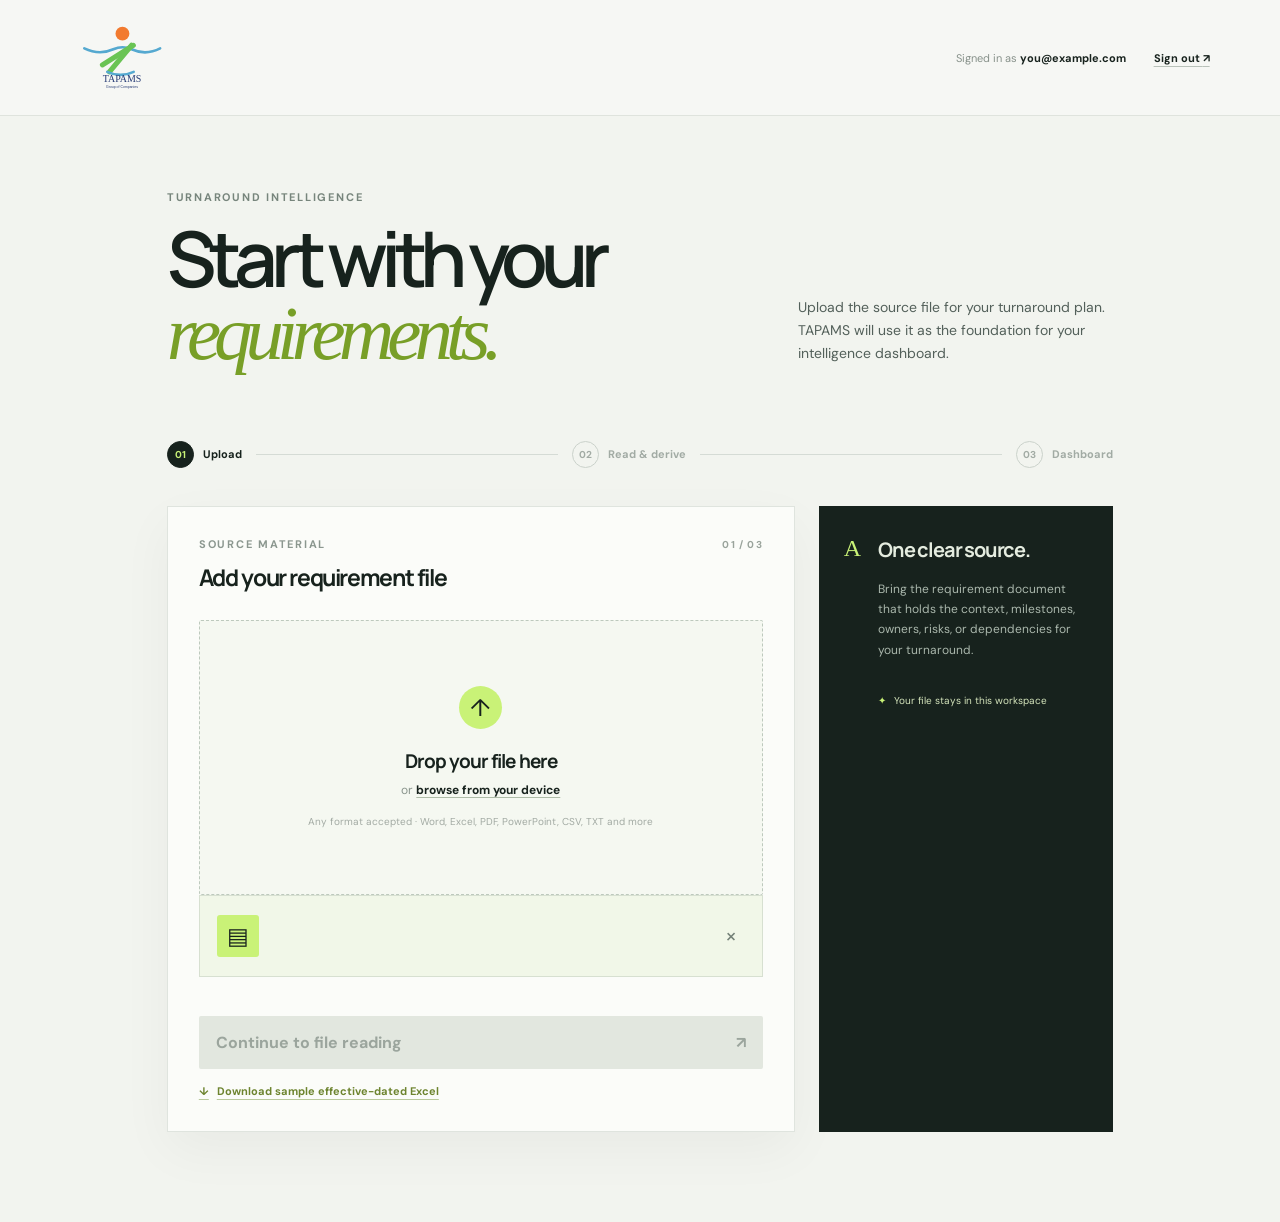
==== upload.html @ f48c49b5 "Add files via upload Commit Changes Tapams - AI Intelligence" ====
<!doctype html>
<html lang="en">
<head>
  <meta charset="UTF-8" />
  <meta name="viewport" content="width=device-width, initial-scale=1.0" />
  <meta name="theme-color" content="#17221d" />
  <title>Upload requirements | TAPAMS</title>
  <link rel="preconnect" href="https://fonts.googleapis.com">
  <link rel="preconnect" href="https://fonts.gstatic.com" crossorigin>
  <link href="https://fonts.googleapis.com/css2?family=DM+Sans:wght@400;500;600;700&family=Manrope:wght@400;500;600;700;800&display=swap" rel="stylesheet">
  <link rel="stylesheet" href="styles.css" />
  <script src="https://cdn.sheetjs.com/xlsx-0.20.3/package/dist/xlsx.full.min.js"></script>
</head>
<body class="workspace-body">
  <header class="workspace-header">
    <a class="brand brand--dark" href="index.html" aria-label="TAPAMS home">
      <img class="brand__logo" src="tapams-logo.svg" alt="TAPAMS Group of Companies" />
    </a>
    <div class="workspace-header__right">
      <span class="workspace-user">Signed in as <strong>you@example.com</strong></span>
      <a class="sign-out" href="index.html">Sign out <span aria-hidden="true">↗</span></a>
    </div>
  </header>

  <main class="workspace-main">
    <div class="workspace-intro">
      <div>
        <p class="eyebrow">Turnaround intelligence</p>
        <h1>Start with your<br /><em>requirements.</em></h1>
      </div>
      <p class="workspace-intro__copy">Upload the source file for your turnaround plan. TAPAMS will use it as the foundation for your intelligence dashboard.</p>
    </div>

    <div class="step-line" aria-label="Upload workflow progress">
      <div class="step step--active"><span>01</span><strong>Upload</strong></div>
      <div class="step-line__track"></div>
      <div class="step"><span>02</span><strong>Read & derive</strong></div>
      <div class="step-line__track"></div>
      <div class="step"><span>03</span><strong>Dashboard</strong></div>
    </div>

    <section class="upload-layout" aria-labelledby="upload-title">
      <div class="upload-card">
        <div class="upload-card__heading">
          <div>
            <p class="eyebrow">Source material</p>
            <h2 id="upload-title">Add your requirement file</h2>
          </div>
          <span class="upload-card__count">01 / 03</span>
        </div>

        <div class="drop-zone" tabindex="0" role="button" aria-label="Choose a file to upload">
          <input id="file-input" type="file" aria-label="Choose a requirement file" />
          <div class="drop-zone__icon" aria-hidden="true">↑</div>
          <h3>Drop your file here</h3>
          <p>or <button class="browse-button" type="button">browse from your device</button></p>
          <span class="drop-zone__hint">Any format accepted · Word, Excel, PDF, PowerPoint, CSV, TXT and more</span>
        </div>

        <div class="file-preview" hidden>
          <div class="file-preview__icon" aria-hidden="true">▤</div>
          <div class="file-preview__details">
            <strong class="file-preview__name"></strong>
            <span class="file-preview__meta"></span>
          </div>
          <button class="remove-file" type="button" aria-label="Remove selected file">×</button>
        </div>

        <p class="upload-status" role="status" aria-live="polite"></p>
        <button class="analyze-button" type="button" disabled>
          <span>Continue to file reading</span>
          <span aria-hidden="true">↗</span>
        </button>
        <button class="sample-download" type="button"><span aria-hidden="true">↓</span> Download sample effective-dated Excel</button>
      </div>

      <aside class="upload-note">
        <span class="upload-note__number">A</span>
        <div>
          <h2>One clear source.</h2>
          <p>Bring the requirement document that holds the context, milestones, owners, risks, or dependencies for your turnaround.</p>
          <div class="privacy-note"><span aria-hidden="true">✦</span> Your file stays in this workspace</div>
        </div>
      </aside>
    </section>
  </main>
  <script src="upload.js"></script>
</body>
</html>
---- styles.css ----
:root {
  --ink: #17221d;
  --ink-soft: #53605a;
  --paper: #f8f8f5;
  --line: #dfe3dd;
  --accent: #c9f277;
  --accent-strong: #a3dd3d;
  --orange: #f29c65;
}

* { box-sizing: border-box; }

html, body { min-height: 100%; }

body {
  margin: 0;
  color: var(--ink);
  background: var(--paper);
  font-family: "DM Sans", sans-serif;
  -webkit-font-smoothing: antialiased;
}

button, input { font: inherit; }
button, a { -webkit-tap-highlight-color: transparent; }
a { color: inherit; }

.auth-shell {
  display: grid;
  grid-template-columns: minmax(360px, 45%) 1fr;
  min-height: 100vh;
  overflow: hidden;
}

.brand-panel {
  position: relative;
  display: flex;
  flex-direction: column;
  min-height: 100vh;
  padding: 34px 7vw 34px 5.5vw;
  overflow: hidden;
  color: #f7f8f3;
  background: #17221d;
}

.brand-panel__texture {
  position: absolute;
  inset: 0;
  opacity: .24;
  background-image: linear-gradient(rgba(255,255,255,.06) 1px, transparent 1px), linear-gradient(90deg, rgba(255,255,255,.06) 1px, transparent 1px);
  background-size: 44px 44px;
  mask-image: linear-gradient(120deg, black, transparent 72%);
}

.brand-panel::after {
  position: absolute;
  top: -12%;
  right: -20%;
  width: 80%;
  height: 70%;
  border: 1px solid rgba(201,242,119,.24);
  border-radius: 50%;
  content: "";
  transform: rotate(-27deg);
}

.brand-panel__topline, .brand-panel__footer { position: relative; z-index: 1; display: flex; justify-content: space-between; align-items: center; }
.brand { display: inline-flex; align-items: center; gap: 10px; color: inherit; font-family: Manrope, sans-serif; font-size: 18px; font-weight: 800; letter-spacing: -.04em; text-decoration: none; }
.brand__logo { display: block; width: 104px; height: auto; }
.brand__mark { display: inline-grid; width: 39px; height: 39px; place-items: center; color: #fff; background: #17221d; border-radius: 9px 9px 9px 2px; font-family: Georgia, serif; font-size: 25px; font-weight: 700; }
.brand__name { letter-spacing: .02em; }
.brand-panel__date, .brand-panel__footer { color: rgba(247,248,243,.5); font-size: 10px; font-weight: 700; letter-spacing: .14em; }

.brand-panel__content { position: relative; z-index: 1; max-width: 530px; margin: auto 0; padding: 13vh 0 12vh; }
.eyebrow { margin: 0 0 20px; color: #8fa990; font-size: 11px; font-weight: 700; letter-spacing: .16em; line-height: 1.2; text-transform: uppercase; }
.brand-panel h1 { max-width: 570px; margin: 0; font-family: Manrope, sans-serif; font-size: clamp(3.5rem, 6.2vw, 6.3rem); font-weight: 500; letter-spacing: -.085em; line-height: .94; }
.brand-panel h1 em { color: var(--accent); font-family: Georgia, serif; font-weight: 400; letter-spacing: -.06em; }
.brand-panel__copy { max-width: 285px; margin: 36px 0 0; color: rgba(247,248,243,.62); font-size: 15px; line-height: 1.65; }

.orbit { position: absolute; border: 1px solid rgba(201,242,119,.2); border-radius: 50%; transform: rotate(-28deg); }
.orbit span { position: absolute; width: 14px; height: 14px; background: var(--orange); border-radius: 50%; box-shadow: 0 0 0 8px rgba(242,156,101,.12); }
.orbit--large { right: -18%; bottom: 16%; width: 520px; height: 210px; }
.orbit--large span { top: 10px; left: 20%; }
.orbit--small { right: 17%; bottom: 8%; width: 230px; height: 95px; border-color: rgba(242,156,101,.36); }
.orbit--small span { right: -5px; bottom: 10px; width: 9px; height: 9px; background: var(--accent); box-shadow: none; }
.signal { display: inline-flex; align-items: center; gap: 8px; }
.signal i { display: inline-block; width: 6px; height: 6px; background: var(--accent); border-radius: 50%; box-shadow: 0 0 0 4px rgba(201,242,119,.12); }

.form-panel { display: grid; place-items: center; padding: 50px 7vw; background: var(--paper); }
.form-panel__inner { width: min(100%, 410px); animation: lift-in .7s ease both; }
.mobile-brand { display: none; margin-bottom: 58px; color: var(--ink); }
.form-heading { margin-bottom: 39px; }
.form-heading .eyebrow { margin-bottom: 14px; color: #82908a; }
.form-heading h2 { margin: 0; font-family: Manrope, sans-serif; font-size: clamp(2rem, 3vw, 2.75rem); font-weight: 700; letter-spacing: -.07em; line-height: 1.05; }
.form-heading__copy { margin: 14px 0 0; color: var(--ink-soft); font-size: 14px; }

.login-form { display: grid; gap: 23px; }
.field { display: grid; gap: 9px; }
.field label, .field__label-row { color: var(--ink); font-size: 12px; font-weight: 700; }
.field__label-row { display: flex; justify-content: space-between; align-items: center; }
.field input { width: 100%; padding: 15px 16px; color: var(--ink); border: 1px solid var(--line); border-radius: 3px; outline: none; background: #fff; font-size: 14px; transition: border-color .2s, box-shadow .2s; }
.field input::placeholder { color: #9ba39e; }
.field input:focus { border-color: var(--ink); box-shadow: 0 0 0 3px rgba(23,34,29,.08); }
.field input[aria-invalid="true"] { border-color: #c75c4e; }
.password-wrap { position: relative; }
.password-wrap input { padding-right: 64px; }
.password-toggle { position: absolute; top: 50%; right: 13px; padding: 5px; color: var(--ink-soft); border: 0; background: transparent; cursor: pointer; font-size: 11px; font-weight: 700; transform: translateY(-50%); }
.password-toggle:hover { color: var(--ink); }
.field__error { min-height: 0; color: #b3493e; font-size: 11px; }
.text-link { color: var(--ink); text-decoration-color: #aeb8ae; text-underline-offset: 3px; transition: color .2s; }
.text-link:hover { color: #789f27; }

.check-row { display: flex; align-items: center; gap: 10px; color: var(--ink-soft); cursor: pointer; font-size: 12px; }
.check-row input { position: absolute; opacity: 0; }
.check-row__box { display: grid; width: 16px; height: 16px; place-items: center; border: 1px solid #bec7c0; border-radius: 3px; background: white; }
.check-row input:checked + .check-row__box { border-color: var(--ink); background: var(--ink); }
.check-row input:checked + .check-row__box::after { width: 6px; height: 3px; border-bottom: 1.5px solid var(--accent); border-left: 1.5px solid var(--accent); content: ""; transform: translateY(-1px) rotate(-45deg); }

.submit-button { display: flex; justify-content: space-between; align-items: center; width: 100%; margin-top: 5px; padding: 16px 17px; color: var(--ink); border: 0; border-radius: 3px; background: var(--accent); cursor: pointer; font-weight: 700; transition: background .2s, transform .2s; }
.submit-button:hover { background: var(--accent-strong); transform: translateY(-1px); }
.submit-button:active { transform: translateY(0); }
.submit-button__arrow { font-size: 20px; line-height: 12px; }
.form-status { min-height: 17px; margin: -8px 0 0; color: #66852c; font-size: 12px; }

.divider { display: flex; align-items: center; gap: 13px; margin: 31px 0 18px; color: #9ca59e; font-size: 10px; letter-spacing: .08em; text-transform: uppercase; }
.divider::before, .divider::after { flex: 1; height: 1px; background: var(--line); content: ""; }
.social-actions { display: grid; grid-template-columns: 1fr 1fr; gap: 10px; }
.social-button { display: flex; justify-content: center; align-items: center; gap: 9px; padding: 12px; color: var(--ink); border: 1px solid var(--line); border-radius: 3px; background: transparent; cursor: pointer; font-size: 12px; font-weight: 600; transition: border-color .2s, background .2s; }
.social-button:hover { border-color: #aab5ac; background: #fff; }
.social-icon { display: inline-grid; width: 18px; height: 18px; place-items: center; font-size: 14px; font-weight: 800; }
.social-icon--google { color: #4285f4; }
.social-icon--apple { color: var(--ink); font-size: 12px; }
.signup-prompt { margin: 37px 0 0; color: var(--ink-soft); font-size: 12px; text-align: center; }
.signup-prompt .text-link { font-weight: 700; }
.legal { margin: 65px 0 0; color: #9ca59e; font-size: 10px; line-height: 1.6; text-align: center; }
.legal .text-link { color: var(--ink-soft); }

@keyframes lift-in { from { opacity: 0; transform: translateY(14px); } to { opacity: 1; transform: translateY(0); } }

@media (max-width: 800px) {
  .auth-shell { display: block; }
  .brand-panel { min-height: 380px; padding: 25px 7vw; }
  .brand-panel__content { padding: 48px 0 78px; }
  .brand-panel h1 { font-size: clamp(3rem, 13vw, 5rem); }
  .brand-panel__copy { margin-top: 24px; }
  .orbit--large { right: -18%; bottom: -5%; width: 410px; }
  .orbit--small { right: 15%; bottom: -11%; }
  .brand-panel__footer { display: none; }
  .form-panel { padding: 53px 7vw 42px; }
  .mobile-brand { display: block; }
  .mobile-brand .brand__mark { background: var(--ink); color: var(--accent); }
  .brand-panel .brand-panel__topline { display: none; }
}

@media (max-width: 460px) {
  .brand-panel { min-height: 345px; }
  .brand-panel__content { padding-top: 35px; }
  .brand-panel h1 { font-size: 3.25rem; }
  .form-panel { padding-top: 40px; }
  .mobile-brand { margin-bottom: 45px; }
  .legal { margin-top: 50px; }
}

.workspace-body { min-height: 100vh; background: #f2f4ef; }
.workspace-header { display: flex; justify-content: space-between; align-items: center; padding: 25px 5.5vw; border-bottom: 1px solid var(--line); background: rgba(248,248,245,.8); }
.brand--dark { color: var(--ink); }
.brand--dark .brand__mark { color: var(--accent); background: var(--ink); }
.workspace-header__right { display: flex; align-items: center; gap: 28px; color: #87918a; font-size: 11px; }
.workspace-user strong { color: var(--ink); font-weight: 700; }
.sign-out { color: var(--ink); font-size: 11px; font-weight: 700; text-decoration: underline; text-decoration-color: #b8c1b9; text-underline-offset: 4px; }
.workspace-main { max-width: 1100px; margin: 0 auto; padding: 75px 6vw 90px; }
.workspace-intro { display: flex; justify-content: space-between; align-items: flex-end; gap: 60px; }
.workspace-intro .eyebrow { margin-bottom: 18px; color: #77857c; }
.workspace-intro h1 { margin: 0; font-family: Manrope, sans-serif; font-size: clamp(3rem, 6vw, 5.6rem); font-weight: 600; letter-spacing: -.09em; line-height: .94; }
.workspace-intro h1 em { color: #789f27; font-family: Georgia, serif; font-weight: 400; }
.workspace-intro__copy { max-width: 315px; margin: 0 0 5px; color: var(--ink-soft); font-size: 14px; line-height: 1.65; }
.step-line { display: flex; align-items: center; gap: 14px; margin: 70px 0 38px; }
.step { display: flex; align-items: center; gap: 9px; color: #a2aba4; white-space: nowrap; font-size: 11px; }
.step span { display: grid; width: 27px; height: 27px; place-items: center; border: 1px solid #cbd2cb; border-radius: 50%; font-size: 10px; font-weight: 700; }
.step strong { font-weight: 700; }
.step--active { color: var(--ink); }
.step--active span { border-color: var(--ink); color: var(--accent); background: var(--ink); }
.step-line__track { flex: 1; height: 1px; background: #d5dbd5; }
.upload-layout { display: grid; grid-template-columns: minmax(0, 1.6fr) minmax(230px, .75fr); gap: 24px; align-items: stretch; }
.upload-card { padding: 31px; border: 1px solid #dfe4de; background: #fbfcf9; box-shadow: 0 18px 50px rgba(23,34,29,.045); }
.upload-card__heading { display: flex; justify-content: space-between; gap: 20px; margin-bottom: 27px; }
.upload-card__heading .eyebrow { margin-bottom: 10px; color: #8b978f; }
.upload-card h2 { margin: 0; font-family: Manrope, sans-serif; font-size: 23px; letter-spacing: -.06em; }
.upload-card__count { color: #99a39b; font-size: 10px; font-weight: 700; letter-spacing: .12em; }
.drop-zone { display: grid; min-height: 275px; place-items: center; align-content: center; padding: 30px; border: 1px dashed #bdc9bd; border-radius: 2px; background: #f5f8f1; text-align: center; transition: border-color .2s, background .2s, transform .2s; }
.drop-zone:focus, .drop-zone--active { border-color: #789f27; outline: none; background: #eef7dd; transform: translateY(-2px); }
.drop-zone input { position: absolute; width: 1px; height: 1px; opacity: 0; }
.drop-zone__icon { display: grid; width: 43px; height: 43px; place-items: center; margin-bottom: 19px; color: var(--ink); border-radius: 50%; background: var(--accent); font-size: 24px; font-weight: 400; }
.drop-zone h3 { margin: 0; font-family: Manrope, sans-serif; font-size: 19px; letter-spacing: -.05em; }
.drop-zone p { margin: 8px 0 17px; color: #89948c; font-size: 12px; }
.browse-button { padding: 0; color: var(--ink); border: 0; background: none; cursor: pointer; font-size: inherit; font-weight: 700; text-decoration: underline; text-decoration-color: #aebca8; text-underline-offset: 3px; }
.drop-zone__hint { color: #a2aaa3; font-size: 10px; }
.file-preview { display: flex; align-items: center; gap: 14px; min-height: 82px; padding: 17px; border: 1px solid #d7e0d1; background: #f1f7e8; }
.file-preview__icon { display: grid; width: 42px; height: 42px; place-items: center; color: var(--ink); border-radius: 3px; background: var(--accent); font-size: 23px; }
.file-preview__details { display: grid; gap: 5px; min-width: 0; }
.file-preview__name { overflow: hidden; text-overflow: ellipsis; white-space: nowrap; font-size: 13px; }
.file-preview__meta { color: #7e8b81; font-size: 10px; }
.remove-file { margin-left: auto; padding: 8px; color: #738077; border: 0; background: transparent; cursor: pointer; font-size: 22px; line-height: 1; }
.upload-status { min-height: 18px; margin: 13px 0 8px; color: #66852c; font-size: 11px; }
.analyze-button { display: flex; justify-content: space-between; align-items: center; width: 100%; padding: 16px 17px; color: var(--ink); border: 0; border-radius: 2px; background: var(--accent); cursor: pointer; font-weight: 700; transition: background .2s, transform .2s; }
.analyze-button:hover:not(:disabled) { background: var(--accent-strong); transform: translateY(-1px); }
.analyze-button:disabled { color: #9ba59d; background: #e2e7df; cursor: not-allowed; }
.sample-download { display: inline-flex; align-items: center; gap: 8px; margin-top: 15px; padding: 0; color: #6d842f; border: 0; background: transparent; cursor: pointer; font-size: 11px; font-weight: 700; text-decoration: underline; text-decoration-color: #b9c99b; text-underline-offset: 4px; }
.sample-download:hover { color: var(--ink); }
.upload-note { display: flex; gap: 17px; padding: 29px 25px; color: #e4ecdf; background: var(--ink); }
.upload-note__number { color: var(--accent); font-family: Georgia, serif; font-size: 24px; }
.upload-note h2 { margin: 1px 0 16px; font-family: Manrope, sans-serif; font-size: 20px; letter-spacing: -.06em; }
.upload-note p { margin: 0; color: #aab7ac; font-size: 12px; line-height: 1.7; }
.privacy-note { display: flex; gap: 8px; align-items: center; margin-top: 34px; color: #d5e5bc; font-size: 10px; line-height: 1.4; }
.privacy-note span { color: var(--accent); }

@media (max-width: 700px) {
  .workspace-header { padding: 20px 7vw; }
  .workspace-user { display: none; }
  .workspace-main { padding: 48px 7vw 60px; }
  .workspace-intro { display: block; }
  .workspace-intro__copy { margin-top: 24px; }
  .step-line { margin: 47px 0 28px; gap: 8px; }
  .step { gap: 6px; font-size: 10px; }
  .step-line__track { min-width: 12px; }
  .upload-layout { grid-template-columns: 1fr; }
  .upload-card { padding: 22px; }
  .upload-note { min-height: 160px; }
}

@media (max-width: 430px) {
  .step strong { display: none; }
  .step-line { gap: 10px; }
  .upload-card__heading { margin-bottom: 21px; }
  .drop-zone { min-height: 250px; padding: 20px; }
}

.dashboard-body { min-height: 100vh; background: #f2f4ef; }
.dashboard-main { max-width: 1100px; margin: 0 auto; padding: 68px 6vw 80px; }
.dashboard-heading { display: flex; justify-content: space-between; align-items: flex-end; gap: 30px; }
.dashboard-heading .eyebrow { margin-bottom: 17px; color: #77857c; }
.dashboard-heading h1 { margin: 0; font-family: Manrope, sans-serif; font-size: clamp(3rem, 6vw, 5.3rem); font-weight: 600; letter-spacing: -.09em; line-height: .94; }
.dashboard-heading h1 em { color: #789f27; font-family: Georgia, serif; font-weight: 400; }
.source-pill { display: flex; align-items: center; gap: 9px; max-width: 250px; padding: 10px 14px; overflow: hidden; color: #657269; border: 1px solid #d9e0d8; background: #f8faf6; font-size: 11px; text-overflow: ellipsis; white-space: nowrap; }
.source-pill__dot { width: 6px; height: 6px; flex: 0 0 auto; border-radius: 50%; background: #8abd39; box-shadow: 0 0 0 4px rgba(138,189,57,.14); }
.insight-banner { display: flex; align-items: flex-start; gap: 14px; margin: 54px 0 21px; padding: 17px 20px; color: #dce9d4; background: var(--ink); }
.insight-banner__icon { color: var(--accent); font-size: 17px; }
.insight-banner strong, .insight-banner span { display: block; }
.insight-banner strong { margin-bottom: 4px; font-size: 13px; }
.insight-banner div span { color: #aebcaf; font-size: 12px; line-height: 1.5; }
.metric-grid { display: grid; grid-template-columns: repeat(5, 1fr); gap: 1px; background: #dce2da; }
.metric-card { min-height: 137px; padding: 20px; background: #fbfcf9; }
.metric-card--lime { background: #eef7dd; }
.metric-card--orange { background: #fdf0e8; }
.metric-card--dark { color: #e8f1e4; background: var(--ink); }
.metric-card--category { background: #e8f1f5; }
.metric-card__label, .metric-card__note { display: block; font-size: 10px; }
.metric-card__label { color: #78857c; font-weight: 700; letter-spacing: .1em; text-transform: uppercase; }
.metric-card--dark .metric-card__label, .metric-card--dark .metric-card__note { color: #aebcaf; }
.metric-card strong { display: block; margin: 17px 0 8px; font-family: Manrope, sans-serif; font-size: 26px; letter-spacing: -.07em; }
.metric-card select { display: block; width: 100%; margin: 16px 0 9px; padding: 7px 22px 7px 0; color: var(--ink); border: 0; border-bottom: 1px solid #b5c6cd; border-radius: 0; outline: 0; background: transparent; cursor: pointer; font-family: Manrope, sans-serif; font-size: 16px; font-weight: 700; letter-spacing: -.05em; }
.metric-card__note { color: #8d988f; }
.dashboard-grid { display: grid; grid-template-columns: 1.1fr .9fr; gap: 21px; margin-top: 21px; }
.selected-category-card { margin-top: 21px; }
.selected-category-layout { display: grid; grid-template-columns: 1.1fr .9fr; gap: 22px; }
.customer-records { display: grid; gap: 0; border-top: 1px solid #e2e8e1; }
.customer-record { display: flex; justify-content: space-between; gap: 15px; padding: 12px 0; border-bottom: 1px solid #e2e8e1; }
.customer-record div { display: grid; gap: 4px; min-width: 0; }
.customer-record strong { overflow: hidden; text-overflow: ellipsis; white-space: nowrap; font-size: 12px; }
.customer-record span { overflow: hidden; color: #8b968e; font-size: 10px; text-overflow: ellipsis; white-space: nowrap; }
.customer-record small { color: #69822d; font-size: 9px; font-weight: 700; }
.customer-record small.effective-status--expired { color: #b05830; }
.customer-record small.effective-status--not-active { color: #8b7a35; }
.customer-record b { flex: 0 0 auto; font-size: 12px; }
.category-ai-read { display: flex; gap: 13px; align-self: start; padding: 18px; color: #dce9d4; background: var(--ink); }
.category-ai-read__icon { color: var(--accent); font-size: 17px; }
.category-ai-read strong { font-size: 12px; }
.category-ai-read p { margin: 7px 0 0; color: #aebcaf; font-size: 11px; line-height: 1.6; }
.dashboard-card { padding: 28px; background: #fbfcf9; border: 1px solid #dfe4de; }
.dashboard-card__heading { display: flex; justify-content: space-between; align-items: flex-start; gap: 16px; margin-bottom: 25px; }
.dashboard-card__heading .eyebrow { margin-bottom: 9px; color: #8b978f; }
.dashboard-card h2 { margin: 0; font-family: Manrope, sans-serif; font-size: 21px; letter-spacing: -.06em; }
.card-kicker { color: #9aa49c; font-size: 10px; font-weight: 700; letter-spacing: .1em; text-transform: uppercase; }
.category-list, .risk-list { display: grid; gap: 22px; }
.category-row__top, .category-row__bottom { display: flex; justify-content: space-between; gap: 15px; }
.category-row__top { font-size: 13px; }
.category-row__top span { color: var(--ink); font-weight: 700; }
.category-row__bar { height: 7px; margin: 10px 0 8px; background: #e8ede6; }
.category-row__bar i { display: block; height: 100%; background: #93c549; }
.category-row__bottom { color: #9aa49c; font-size: 10px; }
.category-row__bottom b { color: #66736a; font-weight: 700; }
.risk-row { display: grid; grid-template-columns: 63px 1fr; gap: 13px; align-items: start; }
.risk-badge { display: inline-block; padding: 5px 6px; color: #9f4d26; background: #fce3d3; font-size: 9px; font-weight: 700; letter-spacing: .08em; text-align: center; text-transform: uppercase; }
.risk-badge--watch { color: #6b8426; background: #edf6dc; }
.risk-badge--opportunity { color: #52728b; background: #e1edf4; }
.risk-badge--data-gap { color: #6d7770; background: #e7ebe7; }
.risk-badge--low { color: #5e7b45; background: #e8f1df; }
.risk-row strong { font-size: 12px; }
.risk-row p { margin: 5px 0 0; color: #7e8a81; font-size: 11px; line-height: 1.55; }
.evidence-card { margin-top: 21px; }
.evidence-grid { display: grid; grid-template-columns: repeat(5, 1fr); gap: 11px; }
.evidence-item { display: flex; gap: 9px; min-height: 68px; padding: 13px 11px; border: 1px solid #e3e8e1; background: #f7f9f5; }
.evidence-item__mark { display: grid; width: 17px; height: 17px; flex: 0 0 auto; place-items: center; color: #a26535; background: #f7dfcd; border-radius: 50%; font-size: 10px; font-weight: 700; }
.evidence-item__mark--yes { color: #638a2a; background: #e3f0c9; }
.evidence-item div { display: grid; align-content: start; gap: 5px; }
.evidence-item strong { font-size: 10px; line-height: 1.25; }
.evidence-item span:last-child { color: #8b968e; font-size: 9px; line-height: 1.35; }
.loading-row, .empty-state { color: #8b968e; font-size: 12px; }
.dashboard-disclaimer { max-width: 650px; margin: 25px 0 0; color: #9ba59d; font-size: 10px; line-height: 1.6; }

@media (max-width: 760px) {
  .dashboard-main { padding: 48px 7vw 60px; }
  .dashboard-heading { display: block; }
  .source-pill { margin-top: 25px; }
  .insight-banner { margin-top: 38px; }
  .metric-grid { grid-template-columns: repeat(2, 1fr); }
  .dashboard-grid { grid-template-columns: 1fr; }
  .selected-category-layout { grid-template-columns: 1fr; }
  .evidence-grid { grid-template-columns: repeat(2, 1fr); }
}

@media (max-width: 430px) {
  .metric-card { min-height: 123px; padding: 15px; }
  .metric-card strong { font-size: 21px; }
  .dashboard-card { padding: 21px; }
  .evidence-grid { grid-template-columns: 1fr; }
}
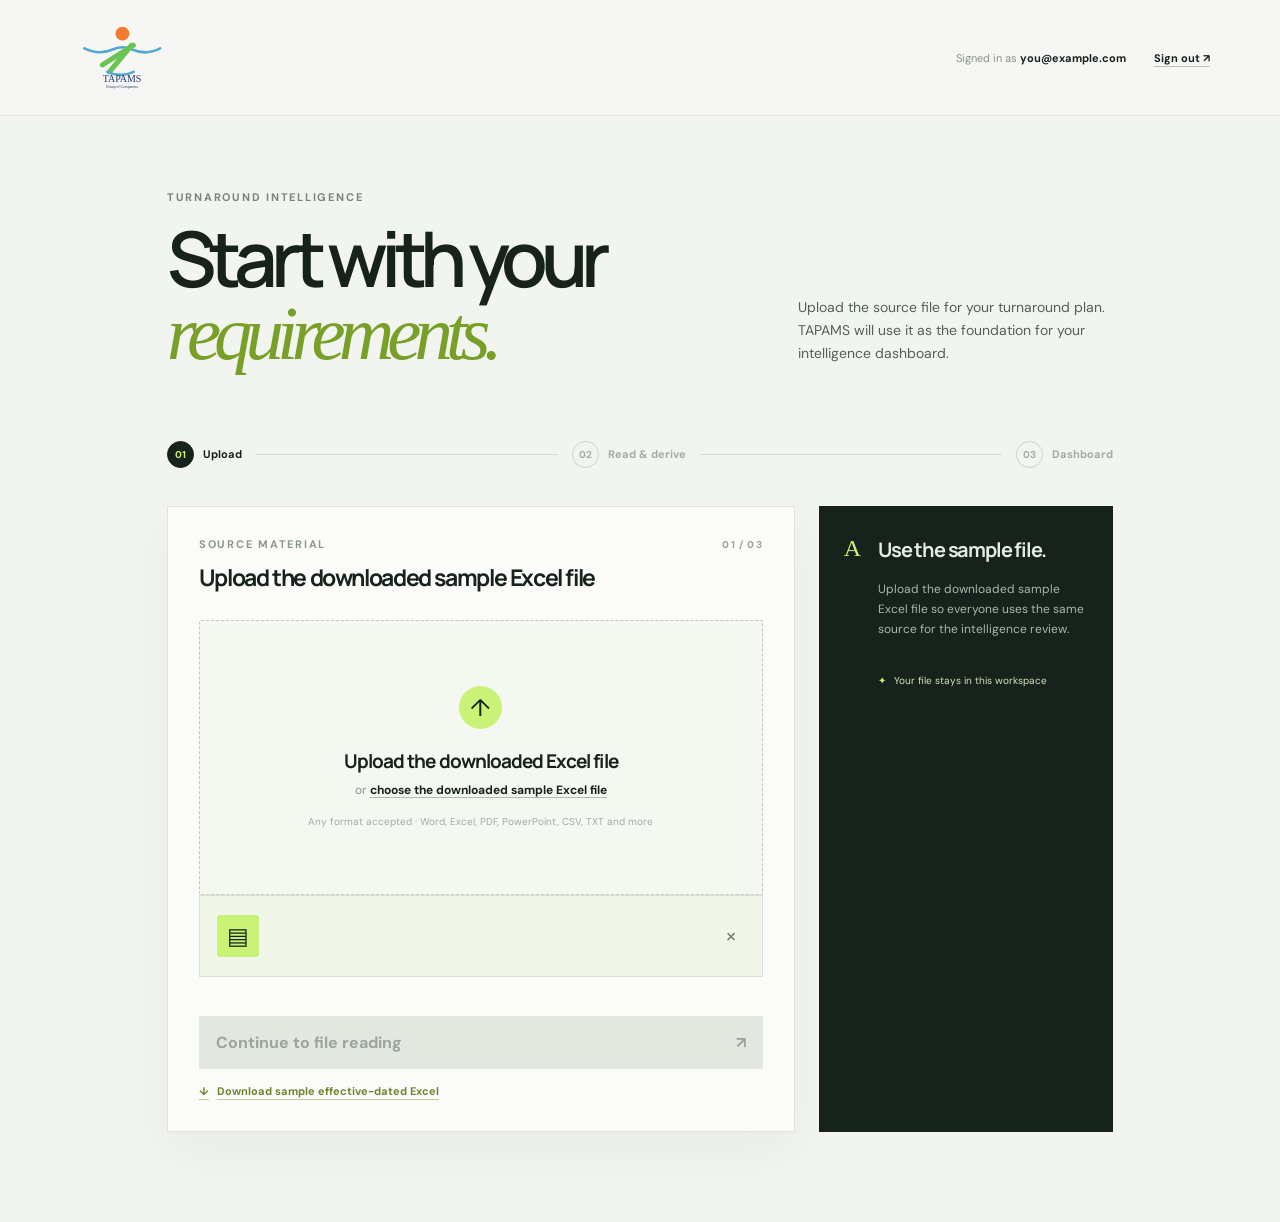
==== commit fd646d5c: "Add files via upload" ====
--- a/upload.html
+++ b/upload.html
@@ -44,16 +44,16 @@
         <div class="upload-card__heading">
           <div>
             <p class="eyebrow">Source material</p>
-            <h2 id="upload-title">Add your requirement file</h2>
+            <h2 id="upload-title">Upload the downloaded sample Excel file</h2>
           </div>
           <span class="upload-card__count">01 / 03</span>
         </div>
 
-        <div class="drop-zone" tabindex="0" role="button" aria-label="Choose a file to upload">
-          <input id="file-input" type="file" aria-label="Choose a requirement file" />
+        <div class="drop-zone" tabindex="0" role="button" aria-label="Upload the downloaded Excel file">
+          <input id="file-input" type="file" aria-label="Choose the downloaded sample Excel file" />
           <div class="drop-zone__icon" aria-hidden="true">↑</div>
-          <h3>Drop your file here</h3>
-          <p>or <button class="browse-button" type="button">browse from your device</button></p>
+          <h3>Upload the downloaded Excel file</h3>
+          <p>or <button class="browse-button" type="button">choose the downloaded sample Excel file</button></p>
           <span class="drop-zone__hint">Any format accepted · Word, Excel, PDF, PowerPoint, CSV, TXT and more</span>
         </div>
 
@@ -77,8 +77,8 @@
       <aside class="upload-note">
         <span class="upload-note__number">A</span>
         <div>
-          <h2>One clear source.</h2>
-          <p>Bring the requirement document that holds the context, milestones, owners, risks, or dependencies for your turnaround.</p>
+          <h2>Use the sample file.</h2>
+          <p>Upload the downloaded sample Excel file so everyone uses the same source for the intelligence review.</p>
           <div class="privacy-note"><span aria-hidden="true">✦</span> Your file stays in this workspace</div>
         </div>
       </aside>
--- a/styles.css
+++ b/styles.css
@@ -171,6 +171,7 @@
 .workspace-intro { display: flex; justify-content: space-between; align-items: flex-end; gap: 60px; }
 .workspace-intro .eyebrow { margin-bottom: 18px; color: #77857c; }
 .workspace-intro h1 { margin: 0; font-family: Manrope, sans-serif; font-size: clamp(3rem, 6vw, 5.6rem); font-weight: 600; letter-spacing: -.09em; line-height: .94; }
+.workspace-intro h1 strong { color: #789f27; font-size: .72em; font-weight: 500; word-spacing: .16em; }
 .workspace-intro h1 em { color: #789f27; font-family: Georgia, serif; font-weight: 400; }
 .workspace-intro__copy { max-width: 315px; margin: 0 0 5px; color: var(--ink-soft); font-size: 14px; line-height: 1.65; }
 .step-line { display: flex; align-items: center; gap: 14px; margin: 70px 0 38px; }
@@ -212,6 +213,24 @@
 .upload-note p { margin: 0; color: #aab7ac; font-size: 12px; line-height: 1.7; }
 .privacy-note { display: flex; gap: 8px; align-items: center; margin-top: 34px; color: #d5e5bc; font-size: 10px; line-height: 1.4; }
 .privacy-note span { color: var(--accent); }
+.guide-main { padding-bottom: 70px; }
+.guide-layout { display: grid; grid-template-columns: minmax(0, 1.35fr) minmax(280px, .85fr); gap: 24px; margin-top: 62px; }
+.guide-card { min-height: 100%; }
+.guide-card h2 { margin: 0 0 18px; }
+.guide-card p { color: var(--ink-soft); font-size: 14px; line-height: 1.75; }
+.guide-section-label { margin: 34px 0 12px; color: #77857c; }
+.guide-definitions { display: grid; gap: 10px; margin: 0; }
+.guide-definitions div { display: flex; gap: 16px; padding: 13px 0; border-top: 1px solid #dfe4de; }
+.guide-definitions dt { min-width: 52px; color: var(--ink); font-weight: 700; }
+.guide-definitions dd { margin: 0; color: var(--ink-soft); font-size: 13px; }
+.guide-steps { display: grid; gap: 15px; margin: 0; padding-left: 20px; color: #aab7ac; font-size: 13px; line-height: 1.65; }
+.guide-sign-in { display: inline-flex; margin: 0 0 22px; padding: 11px 14px; color: var(--ink); background: var(--accent); font-size: 11px; font-weight: 700; }
+.guide-sign-in span { margin-left: 8px; }
+.guide-steps .guide-sign-in { margin: 0; padding: 0; color: #d5e5bc; background: transparent; font-size: inherit; text-decoration: underline; text-decoration-color: #789f27; text-underline-offset: 3px; }
+.guide-file-link { color: #d5e5bc; font-weight: 700; text-decoration-color: #789f27; text-underline-offset: 3px; }
+.guide-steps li::marker { color: var(--accent); font-weight: 700; }
+.guide-card strong { color: var(--ink); }
+.upload-note .guide-section-label { color: #aab7ac; }
 
 @media (max-width: 700px) {
   .workspace-header { padding: 20px 7vw; }
@@ -225,6 +244,7 @@
   .upload-layout { grid-template-columns: 1fr; }
   .upload-card { padding: 22px; }
   .upload-note { min-height: 160px; }
+  .guide-layout { grid-template-columns: 1fr; margin-top: 42px; }
 }
 
 @media (max-width: 430px) {
